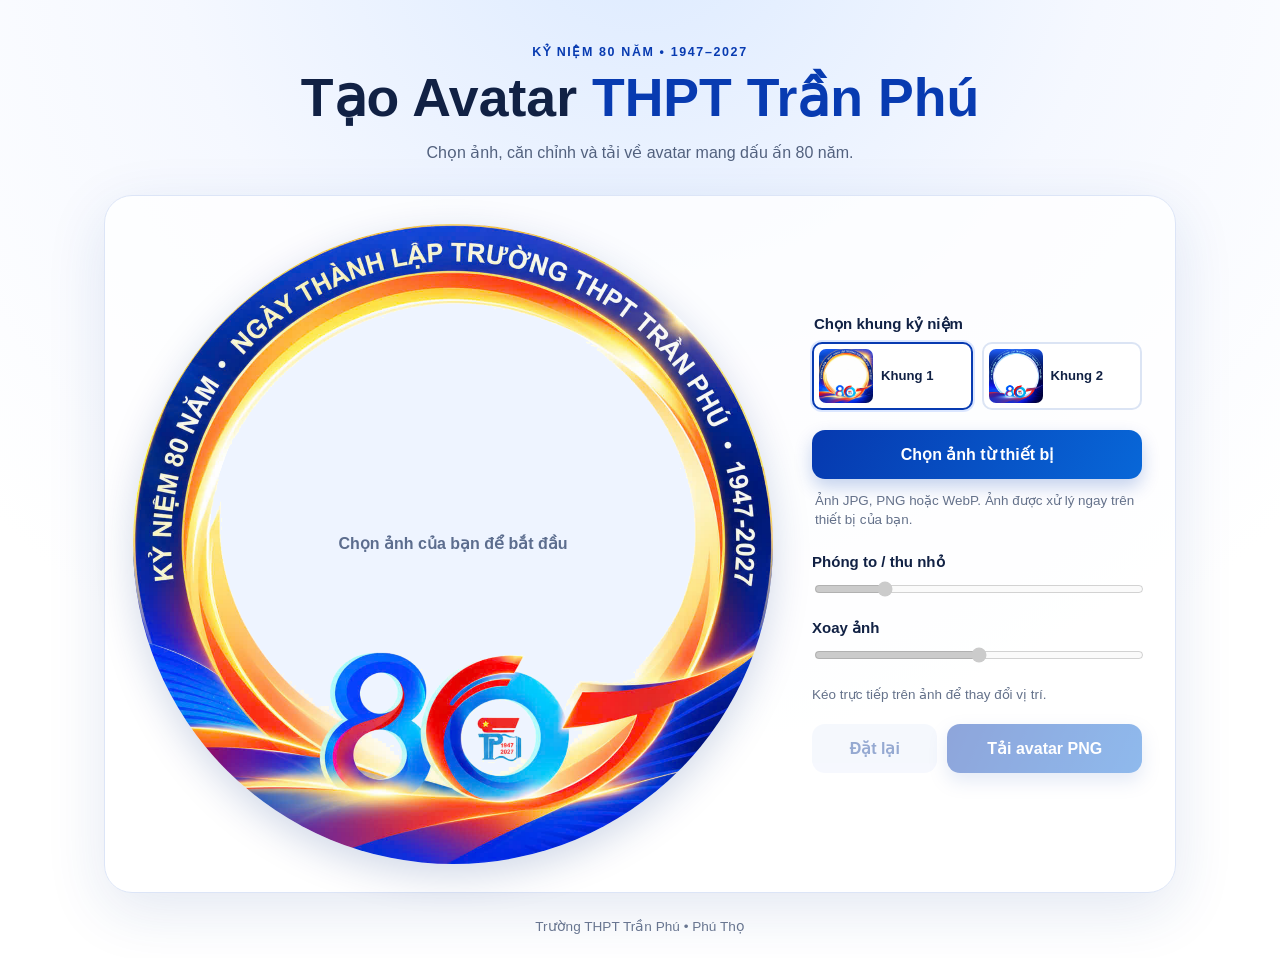
==== index.html @ 6355c8ee "Add files via upload" ====
<!doctype html>
<html lang="vi">
<head>
  <meta charset="utf-8">
  <meta name="viewport" content="width=device-width, initial-scale=1">
  <meta name="theme-color" content="#0739a6">
  <title>Tạo Avatar 80 năm THPT Trần Phú</title>
  <link rel="stylesheet" href="styles.css">
  <style>
    .frame-picker{border:0;padding:0;margin:0 0 20px}.frame-picker legend{font-weight:700;font-size:.94rem;margin:0 0 9px}.frame-options{display:grid;grid-template-columns:1fr 1fr;gap:9px}.frame-option{position:relative;display:grid;grid-template-columns:54px 1fr;gap:8px;align-items:center;padding:5px;border:2px solid #dbe4f4;border-radius:10px;background:#fff;cursor:pointer;font-size:.82rem;font-weight:800}.frame-option input{position:absolute;opacity:0}.frame-option img{width:54px;height:54px;object-fit:cover;border-radius:7px}.frame-option.selected{border-color:#083bb1;box-shadow:0 0 0 2px #dce7ff}@media(max-width:360px){.frame-options{grid-template-columns:1fr}}
  </style>
</head>
<body>
  <main class="page-shell">
    <header>
      <p class="eyebrow">KỶ NIỆM 80 NĂM • 1947–2027</p>
      <h1>Tạo Avatar <span>THPT Trần Phú</span></h1>
      <p class="subtitle">Chọn ảnh, căn chỉnh và tải về avatar mang dấu ấn 80 năm.</p>
    </header>

    <section class="studio" aria-label="Công cụ tạo avatar">
      <div class="canvas-wrap">
        <canvas id="avatarCanvas" width="1600" height="1600" aria-label="Xem trước avatar"></canvas>
        <p id="emptyHint" class="empty-hint">Chọn ảnh của bạn để bắt đầu</p>
      </div>
      <div class="controls">
        <fieldset class="frame-picker">
          <legend>Chọn khung kỷ niệm</legend>
          <div class="frame-options">
            <label class="frame-option selected"><input type="radio" name="frame" value="frame-80-original.jpg" checked><img src="frame-80-original.jpg" alt="Khung 1"><span>Khung 1</span></label>
            <label class="frame-option"><input type="radio" name="frame" value="frame-80-alternative.jpg"><img src="frame-80-alternative.jpg" alt="Khung 2"><span>Khung 2</span></label>
          </div>
        </fieldset>
        <label class="upload-btn" for="photoInput">Chọn ảnh từ thiết bị</label>
        <input id="photoInput" type="file" accept="image/png,image/jpeg,image/webp" hidden>
        <p class="tip">Ảnh JPG, PNG hoặc WebP. Ảnh được xử lý ngay trên thiết bị của bạn.</p>

        <div class="control-group">
          <label for="zoom">Phóng to / thu nhỏ</label>
          <input id="zoom" type="range" min="0.5" max="3" step="0.01" value="1" disabled>
        </div>
        <div class="control-group">
          <label for="rotate">Xoay ảnh</label>
          <input id="rotate" type="range" min="-180" max="180" step="1" value="0" disabled>
        </div>
        <p class="drag-note">Kéo trực tiếp trên ảnh để thay đổi vị trí.</p>
        <div class="button-row">
          <button id="resetBtn" class="secondary" type="button" disabled>Đặt lại</button>
          <button id="downloadBtn" class="primary" type="button" disabled>Tải avatar PNG</button>
        </div>
      </div>
    </section>
    <footer>Trường THPT Trần Phú • Phú Thọ</footer>
  </main>
  <script src="app.js"></script>
</body>
</html>
---- styles.css ----
:root{--blue:#083bb1;--orange:#ff8a00;--ink:#112144}*{box-sizing:border-box}body{margin:0;min-height:100vh;font-family:Arial,"Helvetica Neue",sans-serif;color:var(--ink);background:radial-gradient(circle at 50% -10%,#dceaff 0,#f5f8ff 38%,#fff 72%)}.page-shell{max-width:1120px;margin:auto;padding:44px 24px 24px}header{text-align:center;margin-bottom:30px}.eyebrow{font-weight:800;letter-spacing:.13em;font-size:.78rem;color:var(--blue);margin:0 0 11px}h1{font-size:clamp(2rem,5vw,3.35rem);line-height:1.04;margin:0;font-weight:850}h1 span{color:var(--blue)}.subtitle{margin:15px auto 0;max-width:520px;color:#52617e;line-height:1.5}.studio{display:grid;grid-template-columns:minmax(0,1fr) 340px;gap:34px;align-items:center;padding:28px;background:rgba(255,255,255,.78);border:1px solid #dce5f7;border-radius:28px;box-shadow:0 17px 60px rgba(25,67,145,.12)}.canvas-wrap{position:relative;width:min(100%,640px);justify-self:center;border-radius:50%;overflow:hidden;background:linear-gradient(135deg,#f2f6ff,#d8e7ff);box-shadow:0 12px 38px rgba(3,43,125,.18);aspect-ratio:1}.canvas-wrap canvas{width:100%;height:100%;display:block;touch-action:none;cursor:grab}.canvas-wrap canvas.dragging{cursor:grabbing}.empty-hint{position:absolute;inset:0;display:grid;place-items:center;text-align:center;padding:30%;color:#5c6d8e;font-weight:700;pointer-events:none}.controls{padding:5px}.upload-btn,.primary,.secondary{display:block;width:100%;border:0;border-radius:13px;padding:15px 16px;font-size:1rem;font-weight:800;text-align:center;cursor:pointer;transition:.2s}.upload-btn,.primary{background:linear-gradient(115deg,#0639af,#0867d8);color:#fff;box-shadow:0 8px 18px rgba(0,62,177,.23)}.upload-btn:hover,.primary:hover{transform:translateY(-1px);filter:brightness(1.05)}.tip,.drag-note{font-size:.84rem;line-height:1.45;color:#64718a}.tip{margin:12px 3px 24px}.drag-note{margin:8px 0 19px}.control-group{margin:18px 0}.control-group label{display:block;font-weight:700;font-size:.94rem;margin-bottom:8px}.control-group input{width:100%;accent-color:var(--blue)}.button-row{display:grid;grid-template-columns:1fr 1.55fr;gap:10px}.secondary{background:#eaf0fc;color:#17439b}.primary:disabled,.secondary:disabled{opacity:.45;cursor:not-allowed;transform:none}footer{text-align:center;color:#687590;font-size:.85rem;margin-top:25px}@media(max-width:780px){.page-shell{padding:28px 16px 20px}.studio{grid-template-columns:1fr;gap:22px;padding:19px;border-radius:22px}.controls{max-width:560px;width:100%;justify-self:center}.canvas-wrap{width:100%}.button-row{grid-template-columns:1fr}.empty-hint{padding:25%}.subtitle{font-size:.96rem}}
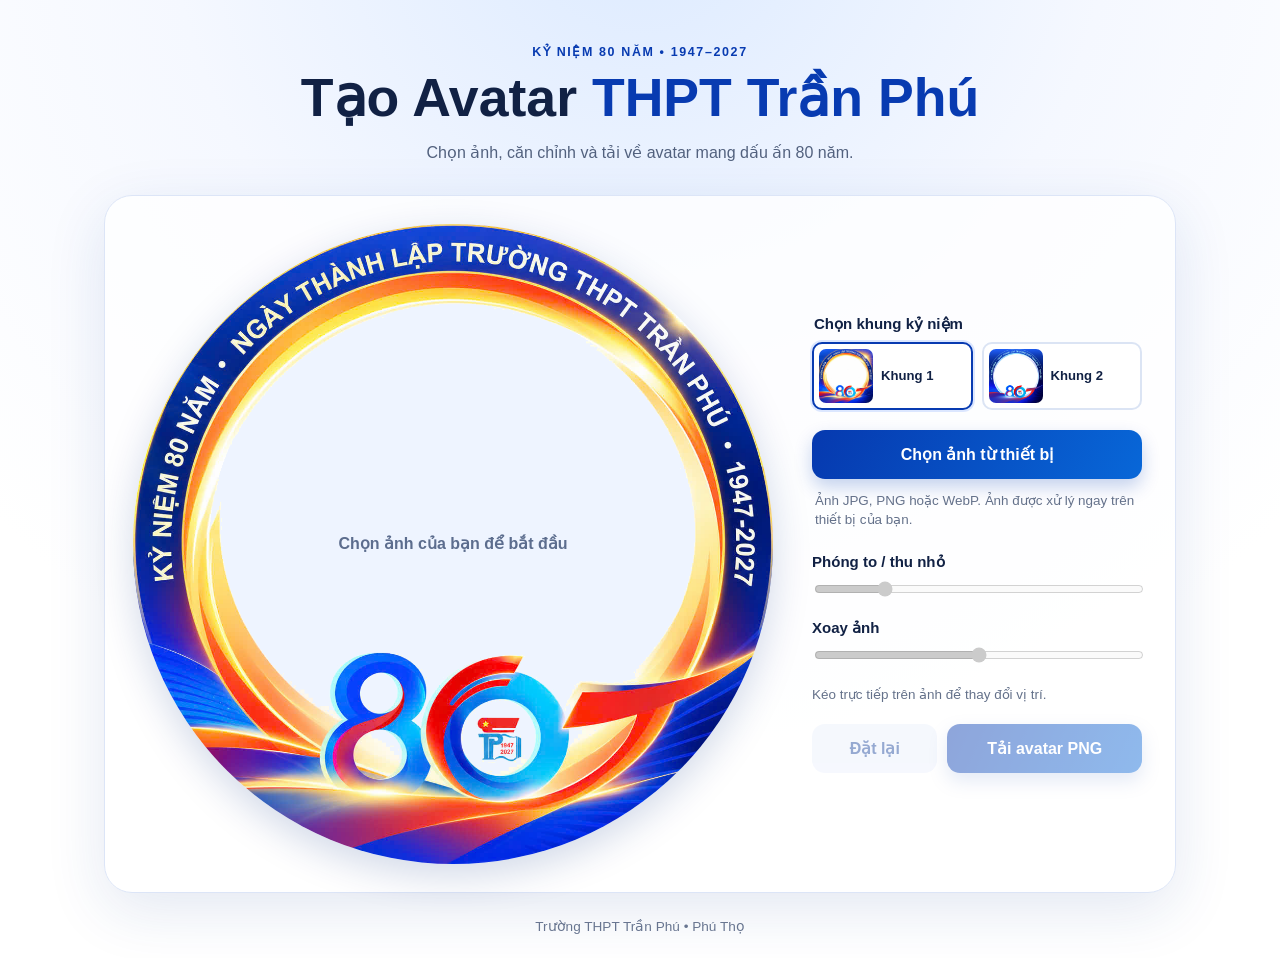
==== commit 6fc3915a: "Add files via upload" ====
--- a/index.html
+++ b/index.html
@@ -20,7 +20,7 @@
 
     <section class="studio" aria-label="Công cụ tạo avatar">
       <div class="canvas-wrap">
-        <canvas id="avatarCanvas" width="1600" height="1600" aria-label="Xem trước avatar"></canvas>
+        <canvas id="avatarCanvas" width="1254" height="1254" aria-label="Xem trước avatar"></canvas>
         <p id="emptyHint" class="empty-hint">Chọn ảnh của bạn để bắt đầu</p>
       </div>
       <div class="controls">
